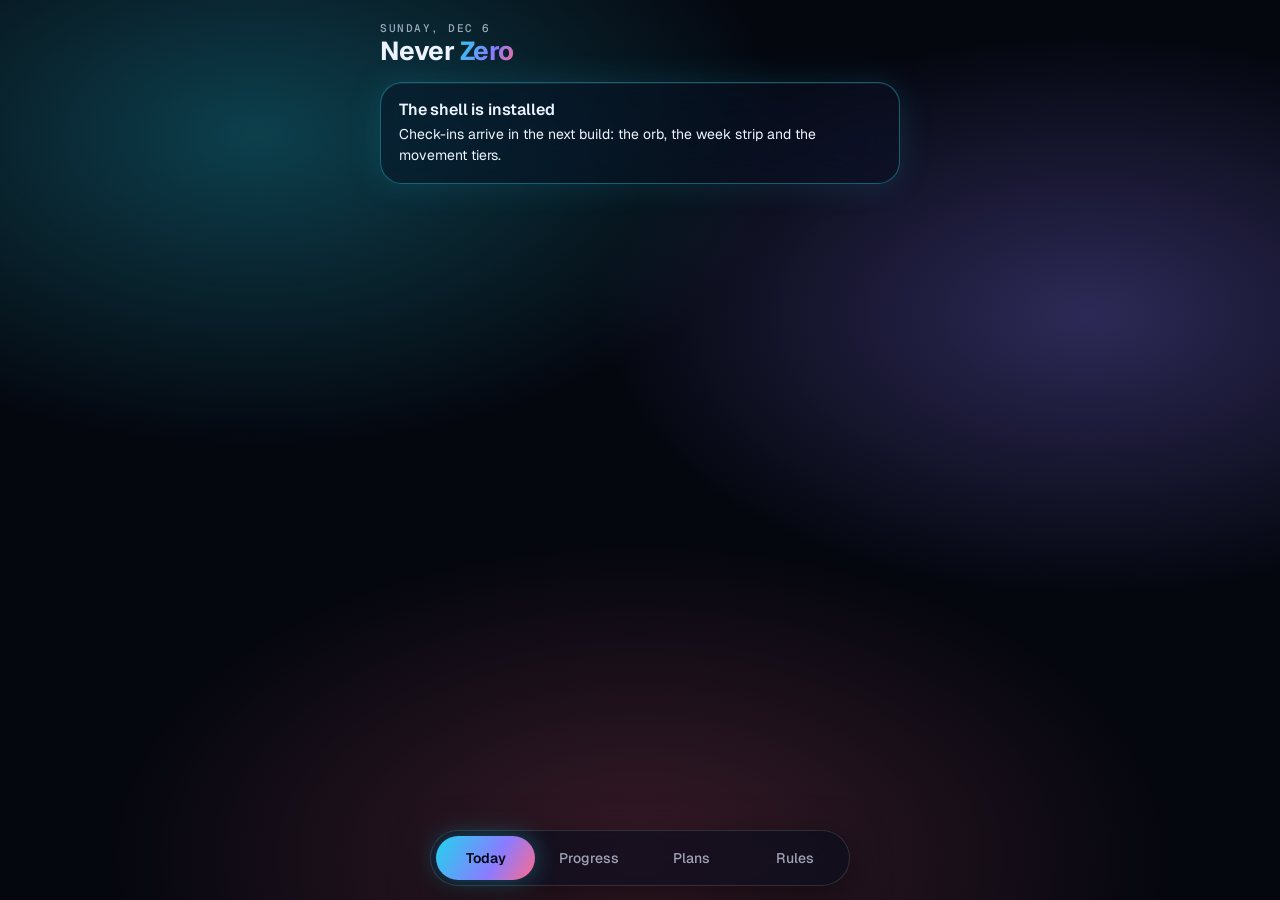
==== index.html @ c3f57eb0 "Slice 1: installable app shell Plain HTML/CSS/ES-module shell for the Never Zero PWA: hash tab route" ====
<!doctype html>
<html lang="en">
<head>
  <meta charset="utf-8">
  <!-- viewport-fit=cover lets the app draw under the notch; CSS safe-area insets keep text clear of it -->
  <meta name="viewport" content="width=device-width, initial-scale=1, viewport-fit=cover">
  <title>Never Zero</title>
  <meta name="description" content="Daily fitness check-in. Never a zero day.">

  <!-- Installable app (PWA) -->
  <link rel="manifest" href="manifest.json">
  <meta name="theme-color" content="#05070F">

  <!-- iPhone "Add to Home Screen" -->
  <meta name="apple-mobile-web-app-capable" content="yes">
  <meta name="mobile-web-app-capable" content="yes">
  <meta name="apple-mobile-web-app-status-bar-style" content="black-translucent">
  <meta name="apple-mobile-web-app-title" content="Never Zero">
  <link rel="apple-touch-icon" href="icons/apple-touch-icon.png">
  <link rel="icon" type="image/png" sizes="192x192" href="icons/icon-192.png">

  <!-- Fonts -->
  <link rel="preconnect" href="https://fonts.googleapis.com">
  <link rel="preconnect" href="https://fonts.gstatic.com" crossorigin>
  <link rel="stylesheet" href="https://fonts.googleapis.com/css2?family=Geist:wght@400;500;600;700&family=Geist+Mono:wght@400;500&display=swap">

  <!-- Styles, split by concern -->
  <link rel="stylesheet" href="css/base.css">
  <link rel="stylesheet" href="css/tabs.css">
  <link rel="stylesheet" href="css/cards.css">

  <!-- type="module" lets JS files import each other. Modules also run after the page is parsed. -->
  <script type="module" src="js/main.js"></script>
</head>
<body>
  <canvas id="bg" aria-hidden="true"></canvas>

  <div class="wrap">
    <header class="top">
      <div>
        <p class="label" id="dateline"></p>
        <h1>Never <span class="g">Zero</span></h1>
      </div>
      <p id="status" role="status"></p>
    </header>

    <!-- js/router.js adds one <section> per tab here -->
    <main id="views"></main>
  </div>

  <nav class="tabs" aria-label="Sections">
    <!-- js/router.js adds one link per tab here -->
    <div class="bar" id="tabbar"></div>
  </nav>

  <noscript><p style="position:relative;z-index:1;text-align:center">Never Zero needs JavaScript turned on.</p></noscript>
</body>
</html>
---- css/base.css ----
/* base.css — design tokens, reset, page layout, typography.
   Every color, font and spacing value lives here as a CSS variable,
   so other CSS files (and future themes) only ever reference var(--…). */

:root {
  color-scheme: dark;

  /* palette */
  --bg: #05070F;
  --ink: #EEF4FF;
  --muted: rgba(226, 235, 255, .68);
  --line: rgba(255, 255, 255, .13);
  --glass: rgba(12, 18, 34, .52);
  --glass-hi: rgba(255, 255, 255, .07);
  --cyan: #22D3EE;
  --violet: #8B7BFF;
  --coral: #FF6B8B;
  --alert: #FFB4A1;
  --on-grad: #060914;            /* text placed on top of --grad */

  /* movement tiers: 1 Minimum, 2 Normal, 3 Good */
  --t1: #1F7388;
  --t2: #22D3EE;
  --t3: linear-gradient(135deg, #22D3EE 0%, #8B7BFF 55%, #FF6B8B 100%);
  --grad: linear-gradient(120deg, #22D3EE, #8B7BFF 60%, #FF6B8B);

  /* type */
  --display: "Geist", "Inter", system-ui, -apple-system, "Segoe UI", sans-serif;
  --mono: "Geist Mono", ui-monospace, "SF Mono", Menlo, Consolas, monospace;

  /* spacing + shape */
  --gap: 16px;
  --gutter: 16px;
  --radius-card: 22px;
  --radius-ctl: 13px;
  --tap: 44px;                   /* minimum tap target (Apple guideline) */
  --tabbar-h: 120px;             /* room left at the bottom for the floating tab bar */

  /* iPhone notch / home-indicator insets (0 on other devices) */
  --safe-top: env(safe-area-inset-top, 0px);
  --safe-bottom: env(safe-area-inset-bottom, 0px);
  --safe-left: env(safe-area-inset-left, 0px);
  --safe-right: env(safe-area-inset-right, 0px);
}

*, *::before, *::after { box-sizing: border-box; }

html { background: var(--bg); -webkit-text-size-adjust: 100%; }

body {
  margin: 0;
  min-height: 100dvh;
  background: var(--bg);
  color: var(--ink);
  font-family: var(--display);
  font-size: 16px;
  line-height: 1.5;
  -webkit-font-smoothing: antialiased;
  /* keep content clear of the notch, the rounded corners and the tab bar */
  padding:
    calc(20px + var(--safe-top))
    max(var(--gutter), var(--safe-right))
    calc(var(--tabbar-h) + var(--safe-bottom))
    max(var(--gutter), var(--safe-left));
}

[hidden] { display: none !important; }

/* Background. Slice 1 uses a static CSS gradient; slice 2 draws the live
   WebGL "liquid" version on this same canvas and keeps this as the fallback. */
#bg {
  position: fixed;
  inset: 0;
  width: 100%;
  height: 100%;
  z-index: 0;
  display: block;
  pointer-events: none;
  background:
    radial-gradient(60% 50% at 20% 15%, rgba(34, 211, 238, .28), transparent 70%),
    radial-gradient(55% 45% at 85% 35%, rgba(139, 123, 255, .30), transparent 70%),
    radial-gradient(60% 50% at 50% 95%, rgba(255, 107, 139, .20), transparent 70%);
}

.wrap {
  position: relative;
  z-index: 1;
  max-width: 520px;
  margin: 0 auto;
  display: flex;
  flex-direction: column;
  gap: var(--gap);
}

/* typography */
h1, h2, h3 { margin: 0; text-wrap: balance; line-height: 1.15; font-weight: 600; letter-spacing: -0.02em; }
h1 { font-size: 26px; font-weight: 700; }
h2 { font-size: 19px; }
h3 { font-size: 16px; letter-spacing: -0.01em; }
p { margin: 0; }
.muted { color: var(--muted); }
.small { font-size: 14px; }
.label {
  font-family: var(--mono);
  font-size: 11px;
  font-weight: 500;
  letter-spacing: .14em;
  text-transform: uppercase;
  color: var(--muted);
}

/* header */
header.top { display: flex; justify-content: space-between; align-items: flex-end; gap: 12px; flex-wrap: wrap; }
h1 .g { background: var(--grad); -webkit-background-clip: text; background-clip: text; color: transparent; }
#status { font-family: var(--mono); font-size: 12px; color: var(--muted); min-height: 1.2em; }
#status.bad { color: var(--alert); }

/* controls */
button, input, textarea { font: inherit; color: inherit; }
button { cursor: pointer; -webkit-tap-highlight-color: transparent; }
button:disabled { opacity: .5; cursor: default; }
:focus-visible { outline: 2px solid var(--cyan); outline-offset: 2px; }

/* views: one <section> per tab, the router shows one at a time */
section.view { display: flex; flex-direction: column; gap: var(--gap); }

/* load-in animation, replayed whenever a tab is shown.
   Wrapped in a media query so it never runs for people who turn on Reduce Motion. */
@media (prefers-reduced-motion: no-preference) {
  section.view > * { animation: rise .7s cubic-bezier(.2, .8, .2, 1) both; }
  section.view > *:nth-child(2) { animation-delay: .06s; }
  section.view > *:nth-child(3) { animation-delay: .12s; }
  section.view > *:nth-child(4) { animation-delay: .18s; }
  section.view > *:nth-child(n+5) { animation-delay: .24s; }
  @keyframes rise {
    from { opacity: 0; transform: translateY(18px) scale(.985); }
    to { opacity: 1; transform: none; }
  }
}
---- css/tabs.css ----
/* tabs.css — the floating pill tab bar at the bottom of the screen. */

nav.tabs {
  position: fixed;
  z-index: 5;
  left: 0;
  right: 0;
  bottom: 0;
  display: flex;
  justify-content: center;
  pointer-events: none;   /* the empty strip around the pill lets taps through */
  padding:
    0
    max(var(--gutter), var(--safe-right))
    calc(14px + var(--safe-bottom))   /* sit above the iPhone home indicator */
    max(var(--gutter), var(--safe-left));
}

nav.tabs .bar {
  pointer-events: auto;
  display: grid;
  grid-auto-flow: column;
  grid-auto-columns: 1fr;   /* any number of tabs, equal widths */
  gap: 4px;
  width: 100%;
  max-width: 420px;
  padding: 5px;
  border-radius: 999px;
  background: rgba(10, 14, 28, .72);
  border: 1px solid var(--line);
  -webkit-backdrop-filter: blur(22px) saturate(160%);
  backdrop-filter: blur(22px) saturate(160%);
  box-shadow: 0 12px 40px rgba(0, 0, 0, .5);
}

nav.tabs a {
  min-height: var(--tap);
  display: flex;
  align-items: center;
  justify-content: center;
  padding: 0 4px;
  border-radius: 999px;
  color: var(--muted);
  text-decoration: none;
  font-weight: 500;
  font-size: 14px;
  -webkit-tap-highlight-color: transparent;
  transition: color .25s, background .25s;
}

nav.tabs a[aria-current="page"] {
  background: var(--grad);
  color: var(--on-grad);
  font-weight: 600;
  box-shadow: 0 0 24px rgba(34, 211, 238, .35);
}

@media (prefers-reduced-motion: reduce) {
  nav.tabs a { transition: none; }
}
---- css/cards.css ----
/* cards.css — the frosted-glass panels every view is built from. */

.card,
.notice {
  background: var(--glass);
  border: 1px solid var(--line);
  border-radius: var(--radius-card);
  padding: 18px;
  display: flex;
  flex-direction: column;
  gap: 12px;
  min-width: 0;
  -webkit-backdrop-filter: blur(20px) saturate(150%);
  backdrop-filter: blur(20px) saturate(150%);
  box-shadow: inset 0 1px 0 var(--glass-hi), 0 18px 50px rgba(0, 0, 0, .35);
}

/* a card with a cyan glow, for messages that should stand out */
.notice {
  gap: 4px;
  border-color: rgba(34, 211, 238, .4);
  box-shadow: inset 0 1px 0 var(--glass-hi), 0 0 34px rgba(34, 211, 238, .14);
}

/* numbered list used on the Rules tab */
ol.rules { margin: 0; padding-left: 20px; display: flex; flex-direction: column; gap: 8px; }

/* term + description list used on the Rules tab */
dl.costs { margin: 0; display: flex; flex-direction: column; gap: 10px; }
dl.costs dt { font-weight: 600; }
dl.costs dd { margin: 0; color: var(--muted); font-size: 15px; }
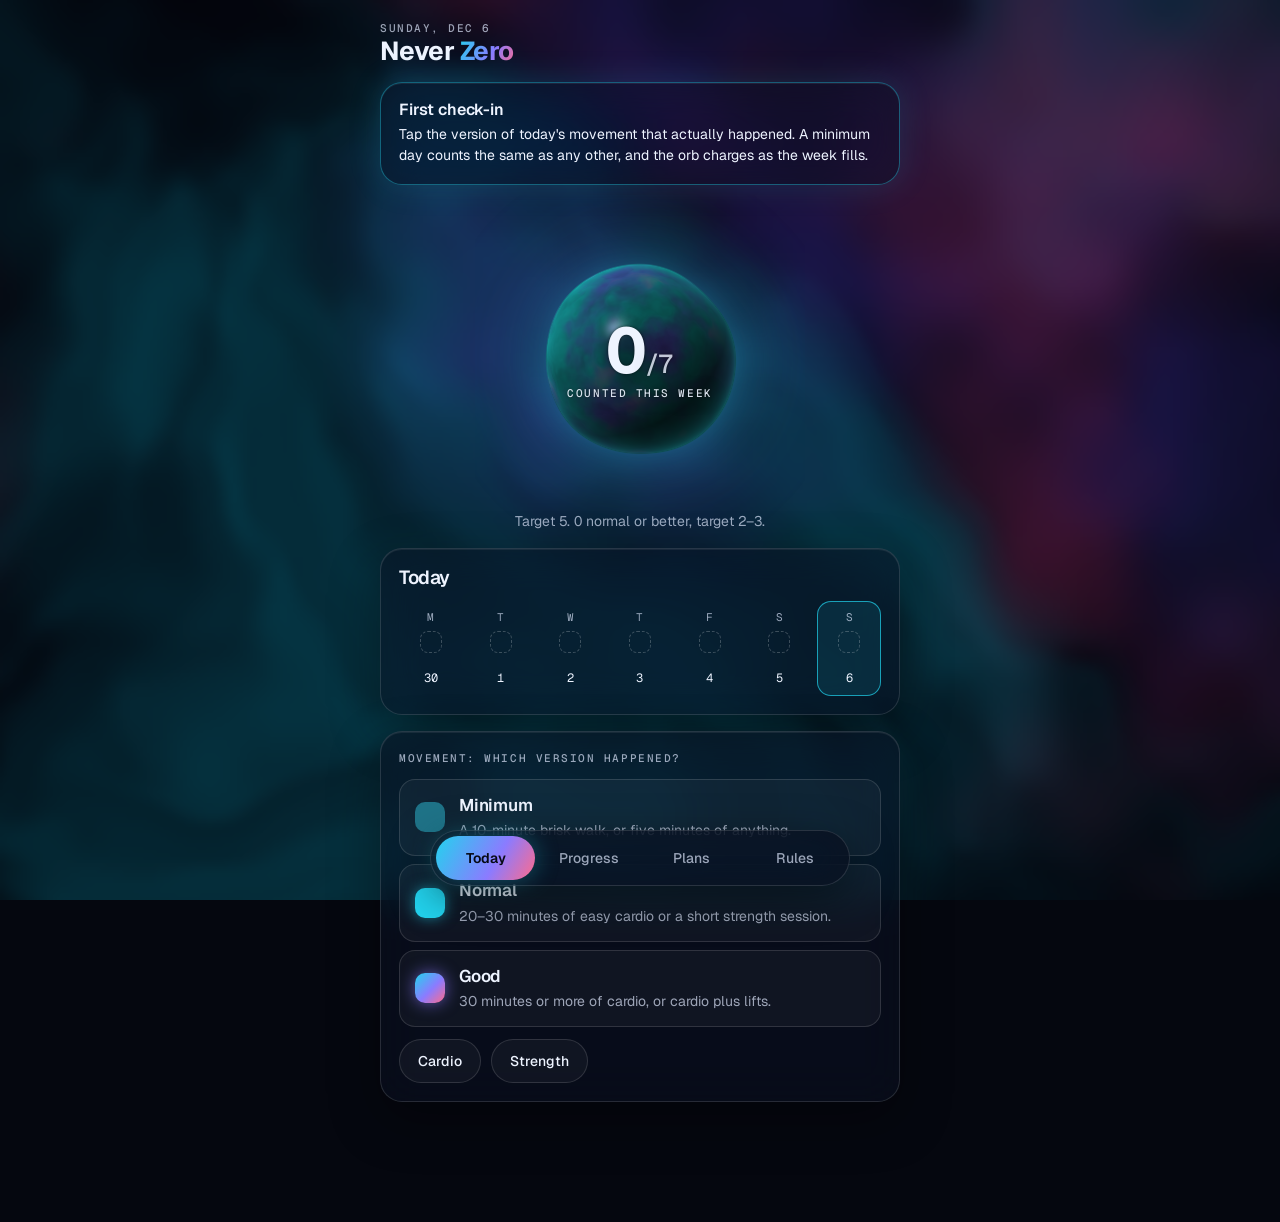
==== commit 0743d2f6: "Slice 2: storage, Today view, orb, export/import - js/storage.js is the only module that touches loc" ====
--- a/index.html
+++ b/index.html
@@ -28,6 +28,9 @@
   <link rel="stylesheet" href="css/base.css">
   <link rel="stylesheet" href="css/tabs.css">
   <link rel="stylesheet" href="css/cards.css">
+  <link rel="stylesheet" href="css/controls.css">
+  <link rel="stylesheet" href="css/orb.css">
+  <link rel="stylesheet" href="css/today.css">
 
   <!-- type="module" lets JS files import each other. Modules also run after the page is parsed. -->
   <script type="module" src="js/main.js"></script>
--- a/css/controls.css
+++ b/css/controls.css
@@ -0,0 +1,54 @@
+/* controls.css — buttons, chips and layout rows shared by every feature. */
+
+.row { display: flex; gap: 10px; flex-wrap: wrap; align-items: center; }
+.between { justify-content: space-between; }
+
+/* main button (gradient) and its quieter "ghost" version */
+.btn {
+  min-height: var(--tap);
+  background: var(--grad);
+  color: var(--on-grad);
+  border: 0;
+  border-radius: var(--radius-ctl);
+  padding: 11px 18px;
+  font-weight: 600;
+  box-shadow: 0 0 22px rgba(34, 211, 238, .25);
+  transition: transform .15s, box-shadow .25s;
+}
+.btn:active { transform: scale(.97); }
+.btn.ghost { background: rgba(255, 255, 255, .05); color: var(--ink); border: 1px solid var(--line); box-shadow: none; }
+
+/* chip = a small on/off toggle (Cardio, Strength, Alcohol-free…) */
+.chip {
+  min-height: var(--tap);
+  background: rgba(255, 255, 255, .04);
+  border: 1px solid var(--line);
+  border-radius: 999px;
+  padding: 8px 18px;
+  font-size: 14px;
+  font-weight: 500;
+  transition: background .2s, color .2s, box-shadow .2s;
+}
+.chip[aria-pressed="true"] {
+  background: var(--grad);
+  border-color: transparent;
+  color: var(--on-grad);
+  font-weight: 600;
+  box-shadow: 0 0 22px rgba(139, 123, 255, .4);
+}
+
+/* a button that looks like a link */
+.linkbtn {
+  min-height: var(--tap);
+  background: none;
+  border: 0;
+  padding: 0;
+  color: var(--cyan);
+  font-weight: 500;
+  text-decoration: underline;
+}
+
+@media (prefers-reduced-motion: reduce) {
+  .btn, .chip { transition: none; }
+  .btn:active { transform: none; }
+}
--- a/css/orb.css
+++ b/css/orb.css
@@ -0,0 +1,64 @@
+/* orb.css — the orb at the top of Today, its shock ring, and the X/7 number. */
+
+.hero {
+  position: relative;
+  width: min(82vw, 330px);
+  aspect-ratio: 1;
+  max-width: 100%;
+  margin: -6px auto -14px;
+}
+.hero canvas {
+  position: absolute;
+  inset: 0;
+  width: 100%;
+  height: 100%;
+  display: block;
+}
+
+/* fallback ball when WebGL isn't available */
+.hero canvas.orb.nogl {
+  inset: 20%;
+  width: 60%;
+  height: 60%;
+  border-radius: 50%;
+  background: radial-gradient(circle at 35% 30%, #9FF3F7, var(--cyan) 30%, #5B4BD6 65%, #12163A 100%);
+  box-shadow: 0 0 60px rgba(34, 211, 238, .45);
+}
+
+/* the shock ring that expands when you log a day */
+.ring {
+  position: absolute;
+  inset: 20%;
+  border-radius: 50%;
+  border: 2px solid var(--cyan);
+  opacity: 0;
+  pointer-events: none;
+}
+.ring.go { animation: shock .9s cubic-bezier(.2, .7, .2, 1); }
+@keyframes shock {
+  0% { opacity: .9; transform: scale(1); }
+  100% { opacity: 0; transform: scale(1.75); }
+}
+
+/* "4/7 counted this week", centered over the orb */
+.hero-txt {
+  position: absolute;
+  inset: 0;
+  display: flex;
+  flex-direction: column;
+  align-items: center;
+  justify-content: center;
+  gap: 2px;
+  text-shadow: 0 2px 22px rgba(0, 0, 10, .75), 0 0 3px rgba(0, 0, 10, .6);
+  pointer-events: none;
+}
+.hero-txt .label { color: var(--ink); opacity: .9; }
+.big {
+  font-size: 64px;
+  font-weight: 700;
+  letter-spacing: -0.05em;
+  line-height: 1;
+  font-variant-numeric: tabular-nums;
+}
+.big .of { font-size: 26px; font-weight: 500; letter-spacing: -0.02em; opacity: .8; margin-left: 2px; }
+.score { text-align: center; font-variant-numeric: tabular-nums; }
--- a/css/today.css
+++ b/css/today.css
@@ -0,0 +1,63 @@
+/* today.css — the week strip and the movement tier buttons. */
+
+/* ── week strip: 7 day buttons ── */
+.week { display: grid; grid-template-columns: repeat(7, 1fr); gap: 6px; }
+.day {
+  min-width: 0;
+  min-height: var(--tap);
+  display: flex;
+  flex-direction: column;
+  align-items: center;
+  gap: 6px;
+  padding: 7px 0 8px;
+  background: transparent;
+  border: 1px solid transparent;
+  border-radius: 14px;
+  transition: background .2s, border-color .2s;
+}
+.day .wd { font-family: var(--mono); font-size: 11px; color: var(--muted); }
+.day .num { font-family: var(--mono); font-size: 12px; font-variant-numeric: tabular-nums; }
+.day[aria-pressed="true"] { border-color: rgba(34, 211, 238, .7); background: rgba(34, 211, 238, .10); }
+.day:disabled { opacity: .35; }
+
+/* pip = the colored square for a day's movement tier (also used in Progress later) */
+.pip { width: 22px; height: 22px; border-radius: 8px; border: 1.5px dashed rgba(255, 255, 255, .22); background: transparent; display: block; }
+.pip.t1 { background: var(--t1); border: 0; }
+.pip.t2 { background: var(--t2); border: 0; box-shadow: 0 0 14px rgba(34, 211, 238, .55); }
+.pip.t3 { background: var(--t3); border: 0; box-shadow: 0 0 16px rgba(139, 123, 255, .65); }
+
+/* fbar = the thin bar under each pip for that day's food score */
+.fbar { width: 16px; height: 4px; border-radius: 2px; background: transparent; border: 1px solid transparent; }
+.fbar.f0 { border-color: rgba(255, 255, 255, .35); }
+.fbar.f1 { background: rgba(139, 123, 255, .45); }
+.fbar.f2 { background: rgba(139, 123, 255, .75); }
+.fbar.f3 { background: #B9AEFF; box-shadow: 0 0 8px rgba(139, 123, 255, .8); }
+
+/* ── movement tiers ── */
+.tiers { display: flex; flex-direction: column; gap: 8px; }
+.tier {
+  display: grid;
+  grid-template-columns: 30px 1fr;
+  gap: 14px;
+  align-items: center;
+  text-align: left;
+  background: rgba(255, 255, 255, .04);
+  border: 1px solid var(--line);
+  border-radius: 16px;
+  padding: 13px 15px;
+  transition: transform .15s, border-color .25s, box-shadow .25s, background .25s;
+}
+.tier:active { transform: scale(.98); }
+.tier .pip { width: 30px; height: 30px; border-radius: 10px; }
+.tier strong { font-size: 17px; font-weight: 600; letter-spacing: -0.01em; display: block; }
+.tier span.d { font-size: 14px; color: var(--muted); }
+.tier[aria-pressed="true"] {
+  border-color: rgba(34, 211, 238, .85);
+  background: rgba(34, 211, 238, .10);
+  box-shadow: 0 0 0 1px rgba(34, 211, 238, .35), 0 0 34px rgba(34, 211, 238, .22);
+}
+
+@media (prefers-reduced-motion: reduce) {
+  .day, .tier { transition: none; }
+  .tier:active { transform: none; }
+}
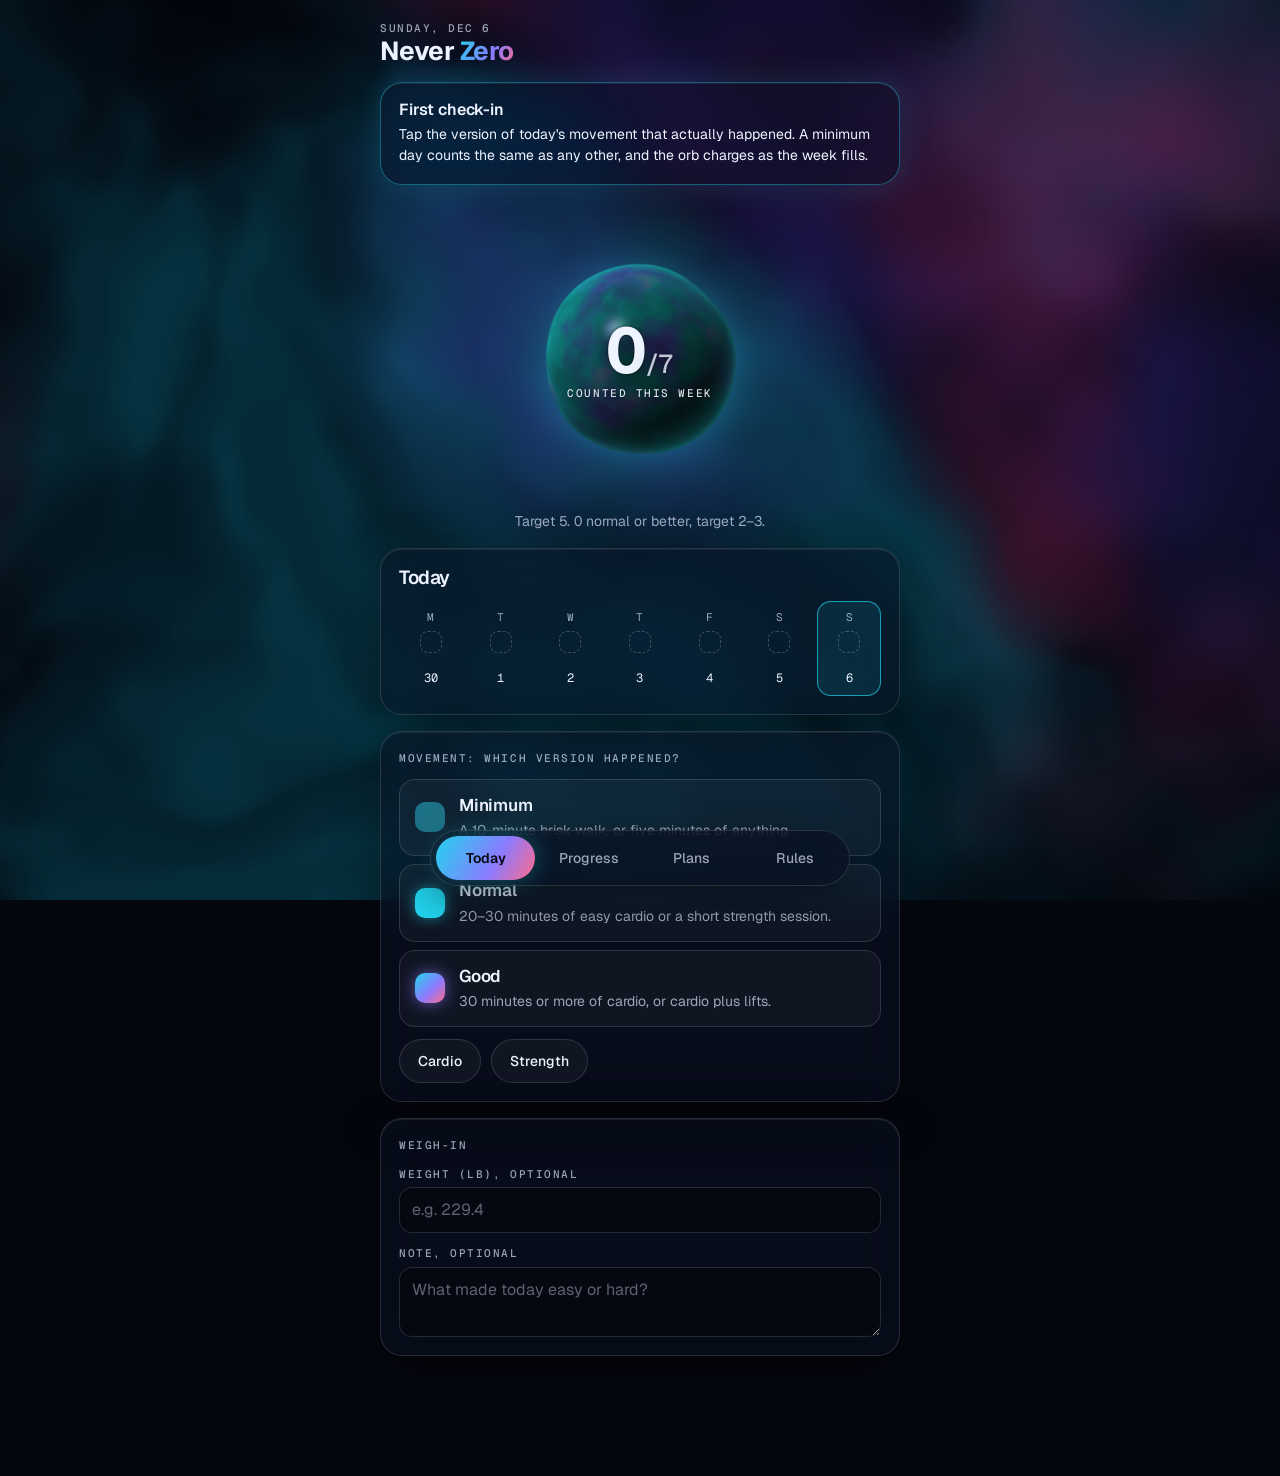
==== commit 86817912: "Slice 3: Progress tab and weigh-ins - progress.js: 8-week grid; tapping a past day opens it on Today" ====
--- a/index.html
+++ b/index.html
@@ -31,6 +31,7 @@
   <link rel="stylesheet" href="css/controls.css">
   <link rel="stylesheet" href="css/orb.css">
   <link rel="stylesheet" href="css/today.css">
+  <link rel="stylesheet" href="css/progress.css">
 
   <!-- type="module" lets JS files import each other. Modules also run after the page is parsed. -->
   <script type="module" src="js/main.js"></script>
--- a/css/controls.css
+++ b/css/controls.css
@@ -48,6 +48,22 @@
   text-decoration: underline;
 }
 
+/* labeled text inputs: <label class="field"><span class="label">…</span><input></label> */
+.field { display: flex; flex-direction: column; gap: 5px; min-width: 0; }
+.field input,
+.field textarea {
+  width: 100%;
+  min-height: var(--tap);
+  padding: 10px 12px;
+  background: rgba(0, 0, 0, .32);
+  border: 1px solid var(--line);
+  border-radius: var(--radius-ctl);
+  font-size: 16px; /* 16px or more stops iPhone Safari from zooming in on tap */
+}
+.field input::placeholder,
+.field textarea::placeholder { color: rgba(226, 235, 255, .4); }
+.field textarea { resize: vertical; }
+
 @media (prefers-reduced-motion: reduce) {
   .btn, .chip { transition: none; }
   .btn:active { transform: none; }
--- a/css/progress.css
+++ b/css/progress.css
@@ -0,0 +1,43 @@
+/* progress.css — the 8-week grid, its legend, the verdict and the weight chart. */
+
+/* grid: week label | 7 day cells | count */
+.grid {
+  display: grid;
+  grid-template-columns: auto repeat(7, minmax(0, 1fr)) auto;
+  gap: 6px;
+  align-items: center;
+}
+.grid .hd { font-family: var(--mono); font-size: 11px; color: var(--muted); text-align: center; }
+.grid .wk {
+  font-family: var(--mono);
+  font-size: 11px;
+  color: var(--muted);
+  font-variant-numeric: tabular-nums;
+  white-space: nowrap;
+  padding-right: 4px;
+}
+.grid .ct { font-family: var(--mono); font-size: 13px; font-variant-numeric: tabular-nums; padding-left: 4px; text-align: right; }
+
+.cell {
+  width: 100%;
+  height: 30px;
+  padding: 0;
+  border-radius: 8px;
+  border: 1.5px dashed rgba(255, 255, 255, .18);
+  background: transparent;
+}
+.cell.t1 { background: var(--t1); border: 0; }
+.cell.t2 { background: var(--t2); border: 0; box-shadow: 0 0 12px rgba(34, 211, 238, .45); }
+.cell.t3 { background: var(--t3); border: 0; box-shadow: 0 0 14px rgba(139, 123, 255, .55); }
+.cell:disabled { opacity: .3; }
+
+.legend { display: flex; gap: 14px; flex-wrap: wrap; font-size: 13px; color: var(--muted); }
+.legend span { display: inline-flex; align-items: center; gap: 6px; }
+.legend .pip { width: 14px; height: 14px; border-radius: 5px; box-shadow: none; }
+
+/* "Is it working?" sentences, each with an accent bar */
+.verdict { display: flex; flex-direction: column; gap: 10px; }
+.verdict p { padding-left: 13px; border-left: 2px solid var(--cyan); }
+
+/* weight chart */
+.chart svg { display: block; width: 100%; height: auto; }
